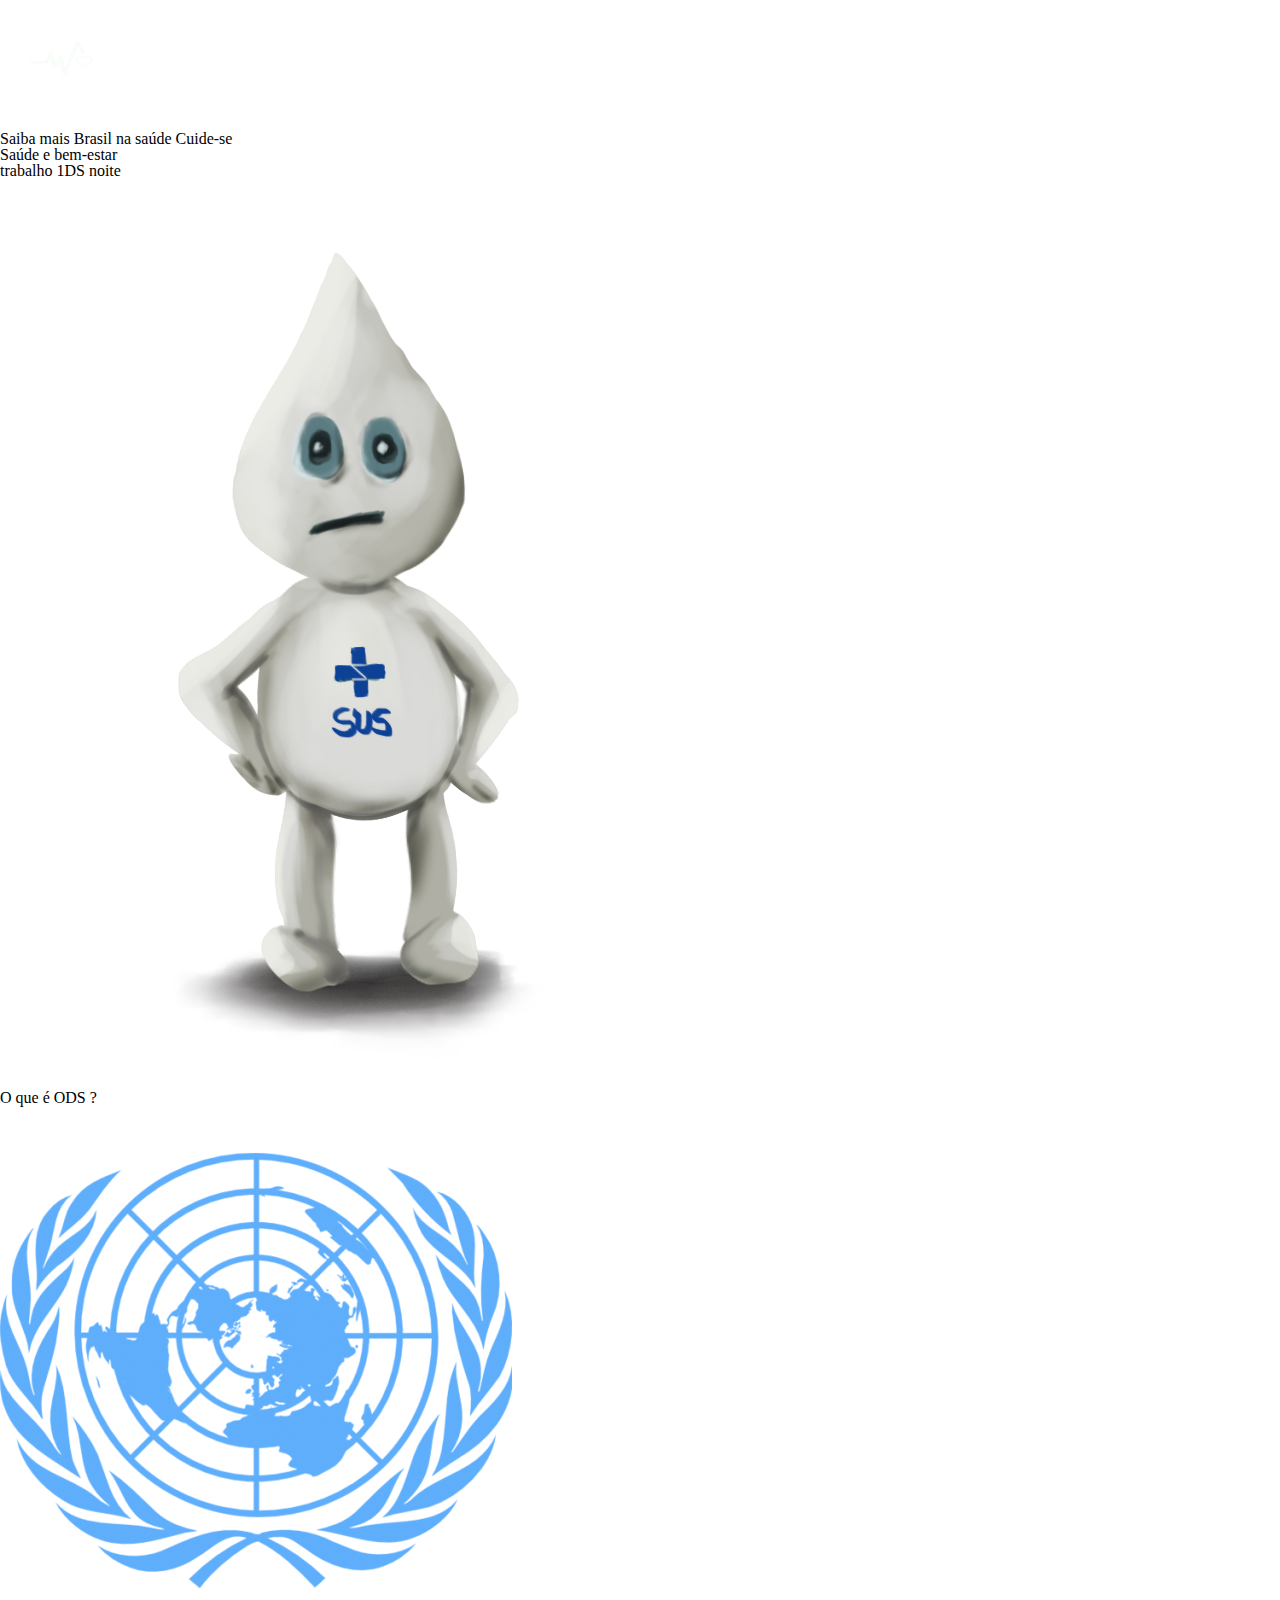
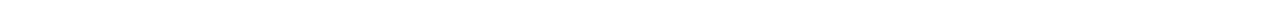
==== Site/Index.html @ 9204a06c "cria a estrutura do site: html e css" ====
<!DOCTYPE html>
<html lang="en">
<head>
    <link rel="stylesheet" type="text/css" href="./css/style.css">
    <meta charset="UTF-8">
    <meta http-equiv="X-UA-Compatible" content="IE=edge">
    <meta name="viewport" content="width=device-width, initial-scale=1.0">
    <title>Saúde e bem estar.</title>
</head>
<body>
    <header>
        <Img src="./img/IMAGEM.png" id="logo" alt="logo"></Img>
        <nav>
            <a> Saiba mais</a>
            <a> Brasil na saúde</a>
            <a> Cuide-se </a>
        </nav>
    </header>

    <main>
        <section>
            <div>
                <h1>Saúde e bem-estar</h1>
                <h2>trabalho 1DS noite</h2>
            </div>
            <img src="./img/Ze-Gotinha.png" id="imagem_principal" alt="zé_gotinha">
        </section>
            
        <section>
            <h3>O que é ODS ?</h3>
            <p></p>
            <p></p>
            <p></p>
        </section>
    </main>

    <footer>
        <img src="./img/onu.png" id="rodape" alt="logo_onu">
    </footer>


</body>



</html>
---- Site/css/style.css ----
/* http://meyerweb.com/eric/tools/css/reset/ 
   v2.0 | 20110126
   License: none (public domain)
*/

html, body, div, span, applet, object, iframe,
h1, h2, h3, h4, h5, h6, p, blockquote, pre,
a, abbr, acronym, address, big, cite, code,
del, dfn, em, img, ins, kbd, q, s, samp,
small, strike, strong, sub, sup, tt, var,
b, u, i, center,
dl, dt, dd, ol, ul, li,
fieldset, form, label, legend,
table, caption, tbody, tfoot, thead, tr, th, td,
article, aside, canvas, details, embed, 
figure, figcaption, footer, header, hgroup, 
menu, nav, output, ruby, section, summary,
time, mark, audio, video {
	margin: 0;
	padding: 0;
	border: 0;
	font-size: 100%;
	font: inherit;
	vertical-align: baseline;
}
/* HTML5 display-role reset for older browsers */
article, aside, details, figcaption, figure, 
footer, header, hgroup, menu, nav, section {
	display: block;
}
body {
	line-height: 1;
}
ol, ul {
	list-style: none;
}
blockquote, q {
	quotes: none;
}
blockquote:before, blockquote:after,
q:before, q:after {
	content: '';
	content: none;
}
table {
	border-collapse: collapse;
	border-spacing: 0;
}

#logo {
    width: 10%;
}
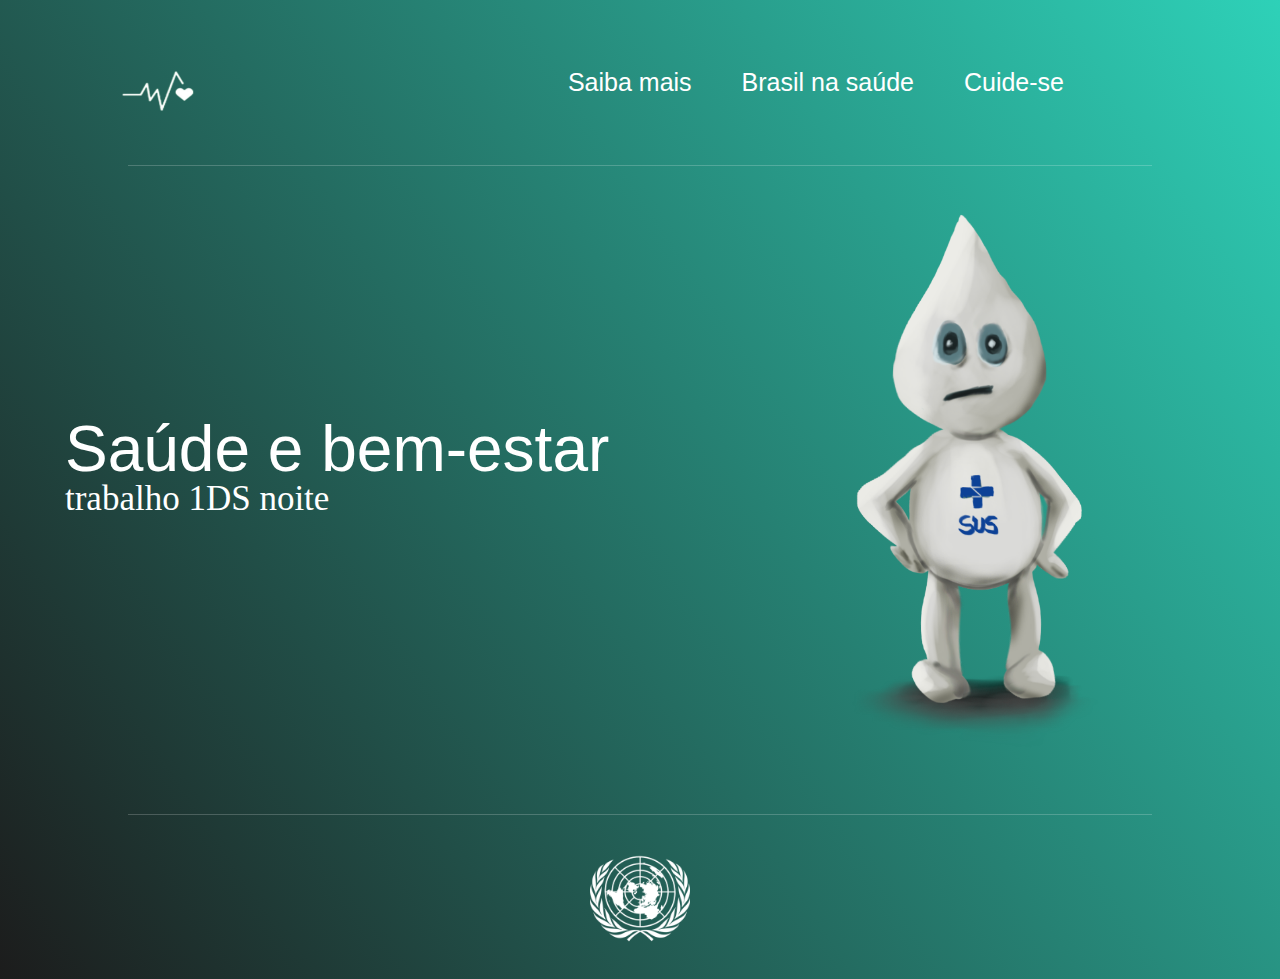
==== commit 9b4158e6: "atualização landing page" ====
--- a/Site/Index.html
+++ b/Site/Index.html
@@ -8,34 +8,31 @@
     <title>Saúde e bem estar.</title>
 </head>
 <body>
-    <header>
-        <Img src="./img/IMAGEM.png" id="logo" alt="logo"></Img>
-        <nav>
-            <a> Saiba mais</a>
-            <a> Brasil na saúde</a>
-            <a> Cuide-se </a>
+    <header class="cabecalho">
+        <Img class="cabecalho-imagem"src="./img/IMAGEM.png" id="logo" alt="logo"></Img>
+        <nav class="cabecalho-menu">
+            <a class="cabecalho-menu-item"> Saiba mais</a>
+            <a class="cabecalho-menu-item"> Brasil na saúde</a>
+            <a class="cabecalho-menu-item"> Cuide-se </a>
         </nav>
     </header>
+ <div class="linha">
+</div>
 
-    <main>
-        <section>
-            <div>
-                <h1>Saúde e bem-estar</h1>
-                <h2>trabalho 1DS noite</h2>
+
+    <main class="conteudo">
+        <section class="conteudo-principal">
+            <div class="conteudo-principal-escrito">
+                <h1 class="conteudo-principal-titulo1">Saúde e bem-estar</h1>
+                <h2 class="conteudo-principal-titulo2">trabalho 1DS noite</h2>
             </div>
-            <img src="./img/Ze-Gotinha.png" id="imagem_principal" alt="zé_gotinha">
+            <img class="ze-gota" src="./img/Ze-Gotinha.png" id="imagem_principal" alt="zé_gotinha">
         </section>
             
-        <section>
-            <h3>O que é ODS ?</h3>
-            <p></p>
-            <p></p>
-            <p></p>
-        </section>
     </main>
-
-    <footer>
-        <img src="./img/onu.png" id="rodape" alt="logo_onu">
+<div class="linha"></div>
+    <footer class="rodape">
+        <img class= "rodape-imagem"src="./img/onu.png" id="rodape" alt="logo_onu">
     </footer>
 
 
--- a/Site/css/style.css
+++ b/Site/css/style.css
@@ -1,3 +1,5 @@
+
+
 /* http://meyerweb.com/eric/tools/css/reset/ 
    v2.0 | 20110126
    License: none (public domain)
@@ -47,6 +49,102 @@
 	border-spacing: 0;
 }
 
-#logo {
-    width: 10%;
+	
+  
+
+
+.cabecalho { 
+			display: flex;
+			flex-direction: row;
+			align-items: center;
+			justify-content: space-between;
+			padding: 24px;
+			margin-left: 5%;
+			margin-right: 15%;
+			
+			
+
 }
+.cabecalho-imagem{
+    
+    width: 15%;
+	display:flex;
+	flex-direction:row;
+	align-items: baseline;
+	padding-bottom: 10%;
+	margin-bottom: -13%;
+	justify-content: center;   
+}
+
+.cabecalho-menu{ 
+    display: flex;
+    gap: 50px;
+}
+
+.cabecalho-menu-item{
+    font-family: 'Libre Franklin', sans-serif;
+    font-family: 'Titillium Web', sans-serif;
+    color:#ffff;
+    font-weight:400;
+    font-size: 25px;
+}
+
+.conteudo {
+    margin-bottom: 48px;
+}
+.linha{
+	border-top: 1px solid rgb(255, 255, 255);
+	width: 80%;
+	opacity: 20%;
+    margin: 0 auto;
+}
+
+.conteudo-principal {
+    display: flex;
+    flex-direction: row;
+    align-items: center;
+    justify-content: space-around;
+}
+body {
+	background: rgb(28,28,28);
+	background: linear-gradient(56deg, rgba(28,28,28,1) 0%, rgba(46,209,184,1) 100%);}
+	
+	.conteudo {
+		display: flex;
+		flex-direction: column;
+		gap: 32px;
+	}
+
+	.conteudo-principal-titulo1 {
+		font-family: 'Titillium Web', sans-serif;
+		font-weight: 500;
+		 font-size: 64px;
+		 color: #ffffff;
+	}
+
+	.conteudo-principal-titulo2
+	{ 
+		font-family: 
+		font-weight: 500;
+		 font-size: 35px;
+		 color: #ffffff;
+		 align-items: center;
+	}
+
+	.ze-gota{
+		height: 600px;
+	}
+
+
+	.rodape {
+		padding: 32px;
+		
+   }
+
+   .rodape-imagem {
+    height: 100px;
+    display: block;
+  margin: 0 auto;
+}
+
+   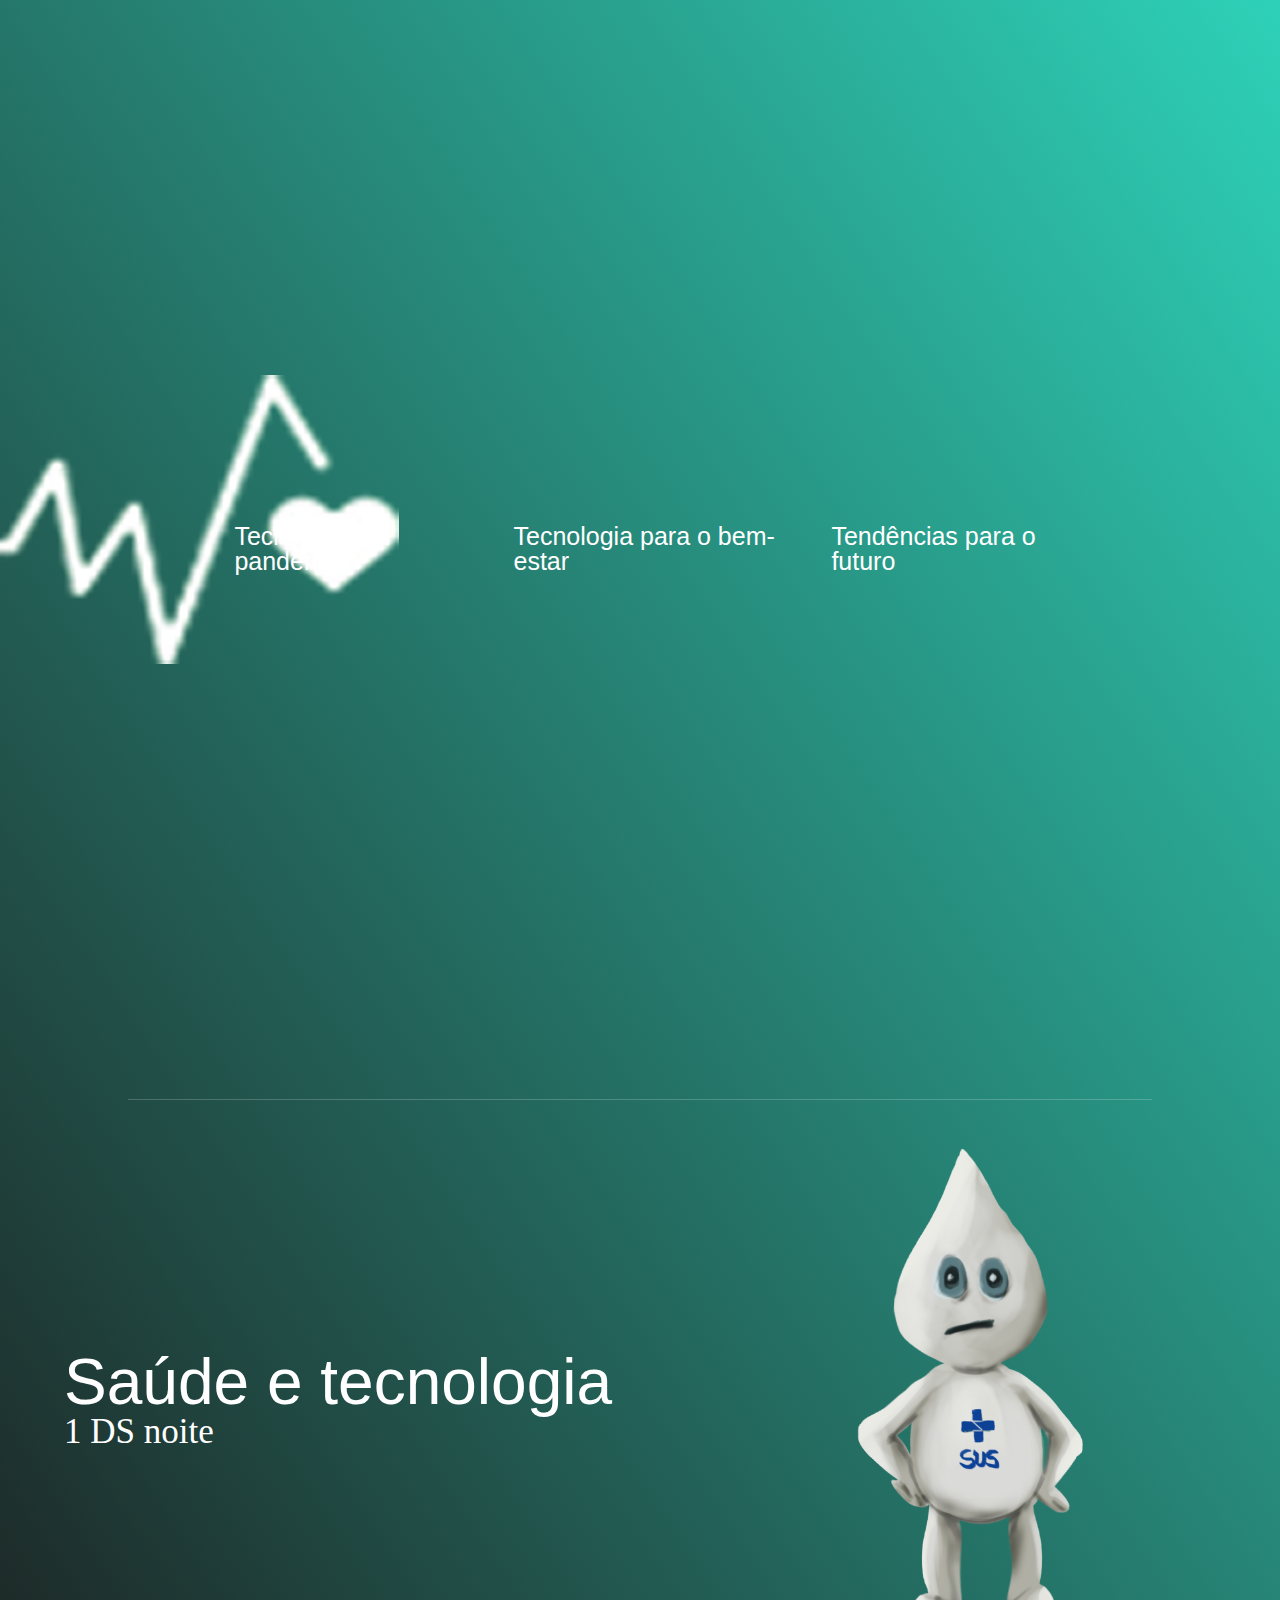
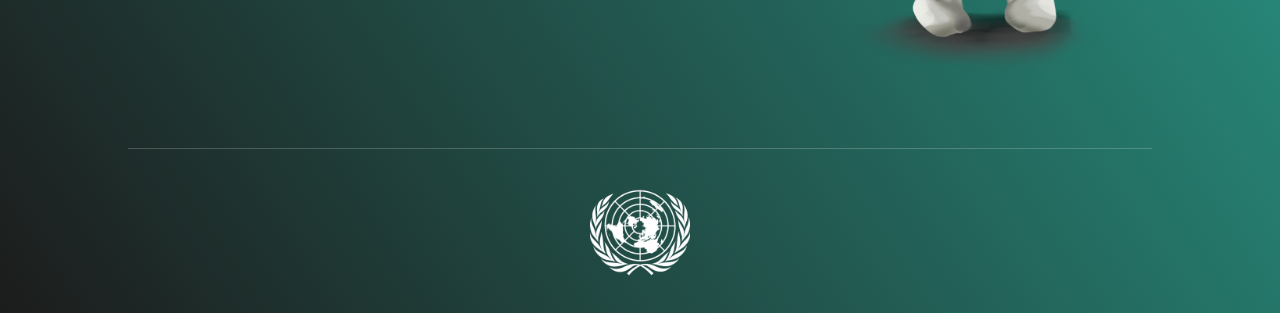
==== commit f39bcee7: "cria segunda página e alguns ajustes na primeira" ====
--- a/Site/Index.html
+++ b/Site/Index.html
@@ -1,43 +1,48 @@
 <!DOCTYPE html>
-<html lang="en">
-<head>
-    <link rel="stylesheet" type="text/css" href="./css/style.css">
-    <meta charset="UTF-8">
-    <meta http-equiv="X-UA-Compatible" content="IE=edge">
-    <meta name="viewport" content="width=device-width, initial-scale=1.0">
-    <title>Saúde e bem estar.</title>
-</head>
-<body>
-    <header class="cabecalho">
-        <Img class="cabecalho-imagem"src="./img/IMAGEM.png" id="logo" alt="logo"></Img>
-        <nav class="cabecalho-menu">
-            <a class="cabecalho-menu-item"> Saiba mais</a>
-            <a class="cabecalho-menu-item"> Brasil na saúde</a>
-            <a class="cabecalho-menu-item"> Cuide-se </a>
-        </nav>
-    </header>
- <div class="linha">
-</div>
+<html lang="pt-BR">
+    <head>
+        <link rel="stylesheet" type="text/css" href="./css/style.css">
+        <meta charset="UTF-8">
+        <meta http-equiv="X-UA-Compatible" content="IE=edge">
+        <meta name="viewport" content="width=device-width, initial-scale=1.0">
+        <title>Saúde e bem estar com tecnologia</title>
+    </head>
+    <body>
+        <header class="cabecalho">
+            <a href="./Index.html" class="cabecalho-imagem" >
+                <img  src="./img/IMAGEM.png"  id="logo" alt="logo" ></img>
+            </a>
+            <nav class="cabecalho-menu">
+                <a class="cabecalho-menu-item">
+                    Tecnologia na pandemia</a>
+                <a class="cabecalho-menu-item">
+                    Tecnologia para o bem-estar</a>
+                <a class="cabecalho-menu-item">
+                    Tendências para o futuro
+                </a>
+            </nav>
+        </header>
+        <div class="linha"></div>
 
+        <main class="conteudo">
+            <section class="conteudo-principal">
+                <div class="conteudo-principal-escrito">
+                    <h1 class="conteudo-principal-titulo1">Saúde e tecnologia</h1>
+                    <h2 class="conteudo-principal-titulo2">1 DS noite</h2>
+                </div>
+                <img
+                    class="ze-gota"
+                    src="./img/Ze-Gotinha.png"
+                    id="imagem_principal"
+                    alt="zé_gotinha">
+            </section>
 
-    <main class="conteudo">
-        <section class="conteudo-principal">
-            <div class="conteudo-principal-escrito">
-                <h1 class="conteudo-principal-titulo1">Saúde e bem-estar</h1>
-                <h2 class="conteudo-principal-titulo2">trabalho 1DS noite</h2>
-            </div>
-            <img class="ze-gota" src="./img/Ze-Gotinha.png" id="imagem_principal" alt="zé_gotinha">
-        </section>
-            
-    </main>
-<div class="linha"></div>
-    <footer class="rodape">
-        <img class= "rodape-imagem"src="./img/onu.png" id="rodape" alt="logo_onu">
-    </footer>
+        </main>
+        <div class="linha"></div>
+        <footer class="rodape">
+            <img class="rodape-imagem" src="./img/onu.png" id="rodape" alt="logo_onu">
+        </footer>
 
-
-</body>
-
-
+    </body>
 
 </html>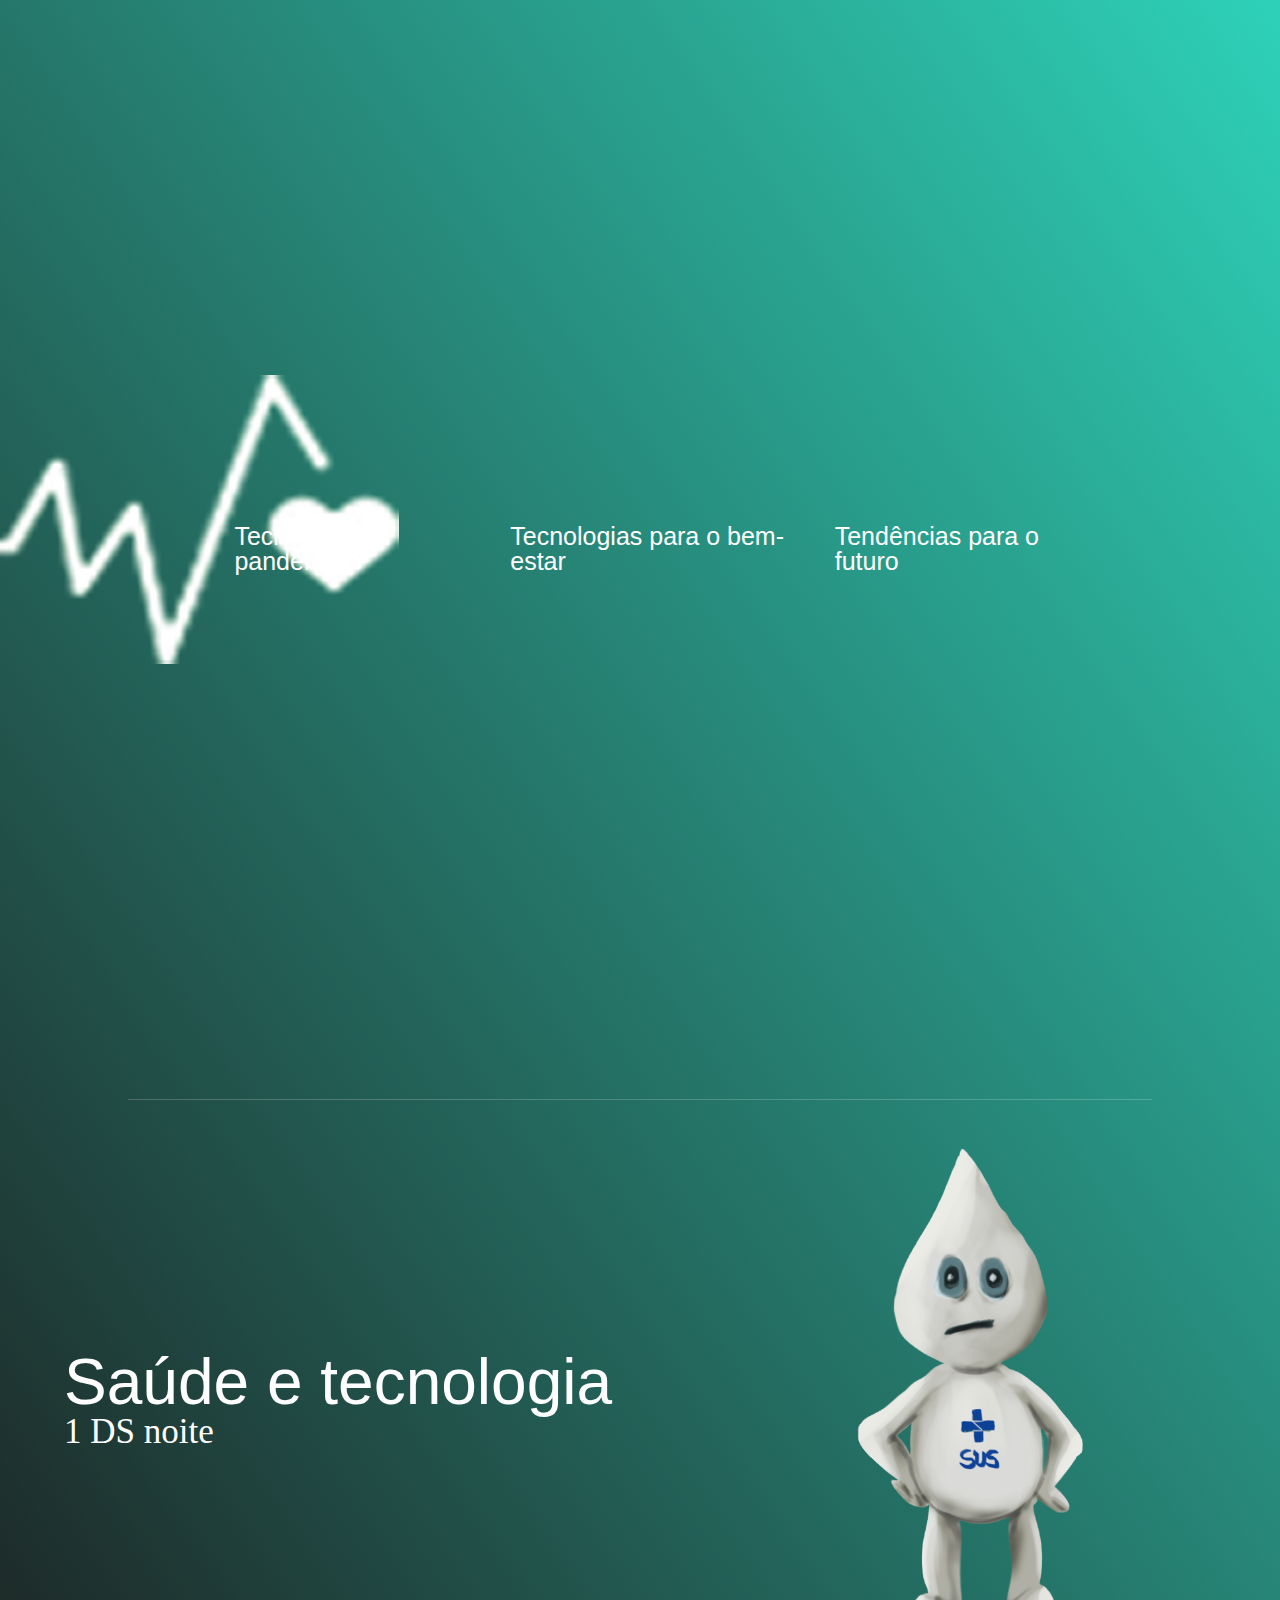
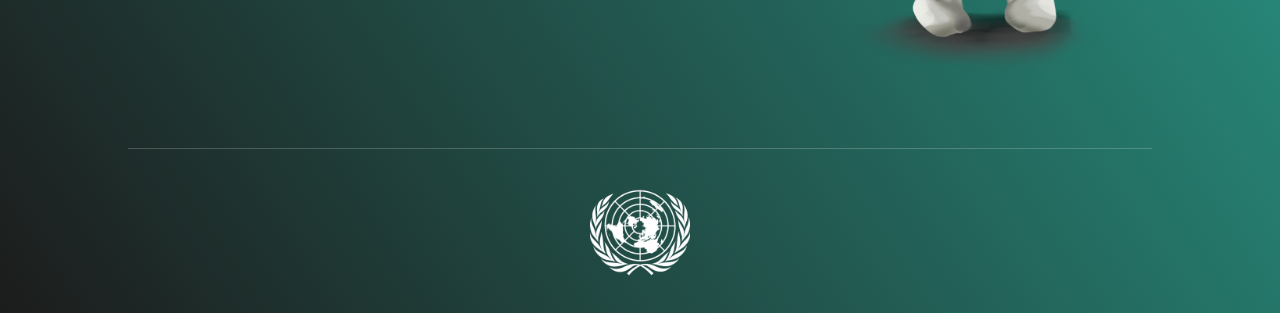
==== commit 3d476e6f: "página 2" ====
--- a/Site/Index.html
+++ b/Site/Index.html
@@ -16,7 +16,7 @@
                 <a class="cabecalho-menu-item">
                     Tecnologia na pandemia</a>
                 <a class="cabecalho-menu-item">
-                    Tecnologia para o bem-estar</a>
+                    Tecnologias para o bem-estar</a>
                 <a class="cabecalho-menu-item">
                     Tendências para o futuro
                 </a>
@@ -45,4 +45,5 @@
 
     </body>
 
+    
 </html>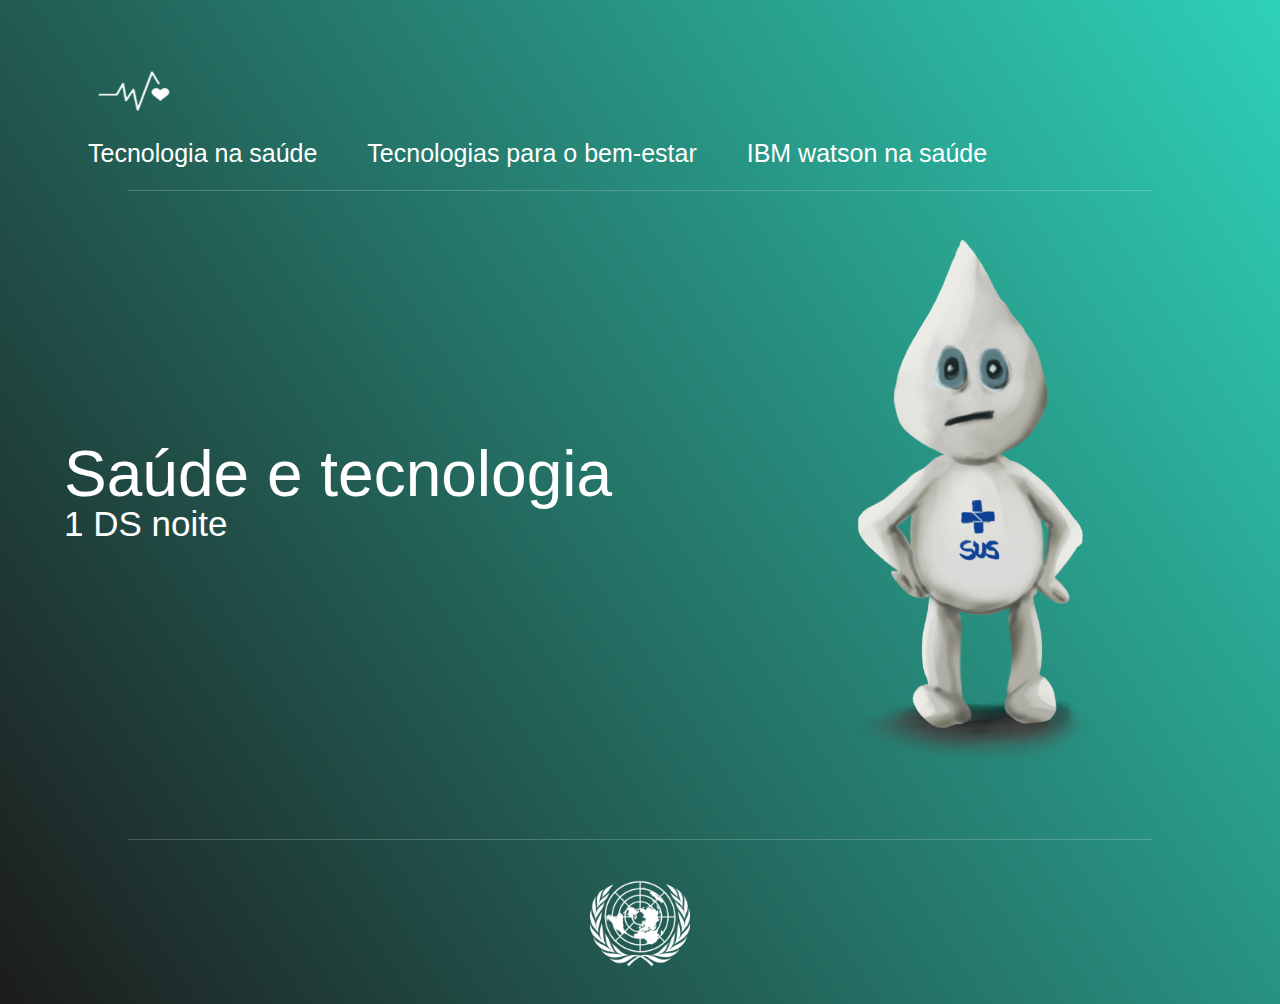
==== commit 8375c85a: "flex wrap e estiliza link" ====
--- a/Site/Index.html
+++ b/Site/Index.html
@@ -13,12 +13,12 @@
                 <img  src="./img/IMAGEM.png"  id="logo" alt="logo" ></img>
             </a>
             <nav class="cabecalho-menu">
-                <a class="cabecalho-menu-item">
-                    Tecnologia na pandemia</a>
+                <a href="./pag2.html" class="cabecalho-menu-item">
+                    Tecnologia na saúde</a>
                 <a class="cabecalho-menu-item">
                     Tecnologias para o bem-estar</a>
-                <a class="cabecalho-menu-item">
-                    Tendências para o futuro
+                <a  href="./pag3.html" class="cabecalho-menu-item">
+                    IBM watson na saúde
                 </a>
             </nav>
         </header>
--- a/Site/css/style.css
+++ b/Site/css/style.css
@@ -1,101 +1,176 @@
-
 
 /* http://meyerweb.com/eric/tools/css/reset/ 
    v2.0 | 20110126
    License: none (public domain)
 */
 
-html, body, div, span, applet, object, iframe,
-h1, h2, h3, h4, h5, h6, p, blockquote, pre,
-a, abbr, acronym, address, big, cite, code,
-del, dfn, em, img, ins, kbd, q, s, samp,
-small, strike, strong, sub, sup, tt, var,
-b, u, i, center,
-dl, dt, dd, ol, ul, li,
-fieldset, form, label, legend,
-table, caption, tbody, tfoot, thead, tr, th, td,
-article, aside, canvas, details, embed, 
-figure, figcaption, footer, header, hgroup, 
-menu, nav, output, ruby, section, summary,
-time, mark, audio, video {
-	margin: 0;
-	padding: 0;
-	border: 0;
-	font-size: 100%;
-	font: inherit;
-	vertical-align: baseline;
+a,
+abbr,
+acronym,
+address,
+applet,
+article,
+aside,
+audio,
+b,
+big,
+blockquote,
+body,
+canvas,
+caption,
+center,
+cite,
+code,
+dd,
+del,
+details,
+dfn,
+div,
+dl,
+dt,
+em,
+embed,
+fieldset,
+figcaption,
+figure,
+footer,
+form,
+h1,
+h2,
+h3,
+h4,
+h5,
+h6,
+header,
+hgroup,
+html,
+i,
+iframe,
+img,
+ins,
+kbd,
+label,
+legend,
+li,
+mark,
+menu,
+nav,
+object,
+ol,
+output,
+p,
+pre,
+q,
+ruby,
+s,
+samp,
+section,
+small,
+span,
+strike,
+strong,
+sub,
+summary,
+sup,
+table,
+tbody,
+td,
+tfoot,
+th,
+thead,
+time,
+tr,
+tt,
+u,
+ul,
+var,
+video {
+    margin: 0;
+    padding: 0;
+    border: 0;
+    font-size: 100%;
+    font: inherit;
+    vertical-align: baseline;
 }
 /* HTML5 display-role reset for older browsers */
-article, aside, details, figcaption, figure, 
-footer, header, hgroup, menu, nav, section {
-	display: block;
+article,
+aside,
+details,
+figcaption,
+figure,
+footer,
+header,
+hgroup,
+menu,
+nav,
+section {
+    display: block;
 }
 body {
-	line-height: 1;
-}
-ol, ul {
-	list-style: none;
-}
-blockquote, q {
-	quotes: none;
-}
-blockquote:before, blockquote:after,
-q:before, q:after {
-	content: '';
-	content: none;
+    line-height: 1;
+}
+ol,
+ul {
+    list-style: none;
+}
+blockquote,
+q {
+    quotes: none;
+}
+blockquote:after,
+blockquote:before,
+q:after,
+q:before {
+    content: '';
+    content: none;
 }
 table {
-	border-collapse: collapse;
-	border-spacing: 0;
-}
-
-	
-  
-
-
-.cabecalho { 
-			display: flex;
-			flex-direction: row;
-			align-items: center;
-			justify-content: space-between;
-			padding: 24px;
-			margin-left: 5%;
-			margin-right: 15%;
-			
-			
-
-}
-.cabecalho-imagem{
-    
-    width: 15%;
-	display:flex;
-	flex-direction:row;
-	align-items: baseline;
-	padding-bottom: 10%;
-	margin-bottom: -13%;
-	justify-content: center;   
-}
-
-.cabecalho-menu{ 
+    border-collapse: collapse;
+    border-spacing: 0;
+}
+
+.cabecalho {
+    display: flex;
+    flex-direction: row;
+    align-items: center;
+    justify-content: space-between;
+    padding: 24px;
+    margin-left: 5%;
+    margin-right: 15%;
+    flex-wrap: wrap;
+
+}
+.cabecalho-imagem {
+
+    width: 10%;
+    display: flex;
+    flex-direction: row;
+    align-items: baseline;
+    padding-bottom: 10%;
+    margin-bottom: -13%;
+    justify-content: center;
+}
+
+.cabecalho-menu {
     display: flex;
     gap: 50px;
 }
 
-.cabecalho-menu-item{
+.cabecalho-menu-item {
     font-family: 'Libre Franklin', sans-serif;
     font-family: 'Titillium Web', sans-serif;
-    color:#ffff;
-    font-weight:400;
+    color: #ffff;
+    font-weight: 400;
     font-size: 25px;
 }
 
 .conteudo {
     margin-bottom: 48px;
 }
-.linha{
-	border-top: 1px solid rgb(255, 255, 255);
-	width: 80%;
-	opacity: 20%;
+.linha {
+    border-top: 1px solid rgb(255, 255, 255);
+    width: 80%;
+    opacity: 20%;
     margin: 0 auto;
 }
 
@@ -106,45 +181,54 @@
     justify-content: space-around;
 }
 body {
-	background: rgb(28,28,28);
-	background: linear-gradient(56deg, rgba(28,28,28,1) 0%, rgba(46,209,184,1) 100%);}
-	
-	.conteudo {
-		display: flex;
-		flex-direction: column;
-		gap: 32px;
-	}
-
-	.conteudo-principal-titulo1 {
-		font-family: 'Titillium Web', sans-serif;
-		font-weight: 500;
-		 font-size: 64px;
-		 color: #ffffff;
-	}
-
-	.conteudo-principal-titulo2
-	{ 
-		font-family: 
-		font-weight: 500;
-		 font-size: 35px;
-		 color: #ffffff;
-		 align-items: center;
-	}
-
-	.ze-gota{
-		height: 600px;
-	}
-
-
-	.rodape {
-		padding: 32px;
-		
-   }
-
-   .rodape-imagem {
+    background: rgb(28,28,28);
+    background: linear-gradient(56deg, rgba(28,28,28,1) 0%, rgba(46,209,184,1) 100%);
+}
+
+.conteudo {
+    display: flex;
+    flex-direction: column;
+    gap: 32px;
+}
+
+.conteudo-principal-titulo1 {
+    font-family: 'Titillium Web', sans-serif;
+    font-weight: 500;
+    font-size: 64px;
+    color: #ffffff;
+}
+
+.conteudo-principal-titulo2 {
+    font-family: sans-serif;
+	font-weight: 500em;
+    font-size: 35px;
+    color: #ffffff;
+    align-items: center;
+}
+
+.ze-gota {
+    height: 600px;
+}
+
+.rodape {
+    padding: 32px;
+
+}
+
+.rodape-imagem {
     height: 100px;
     display: block;
-  margin: 0 auto;
-}
-
-   +    margin: 0 auto;
+}
+
+#logo {
+	width: 150%;
+}
+
+nav a:link {
+    text-decoration: none;
+}
+
+nav a:hover {
+    color: rgb(150, 150, 150)
+}